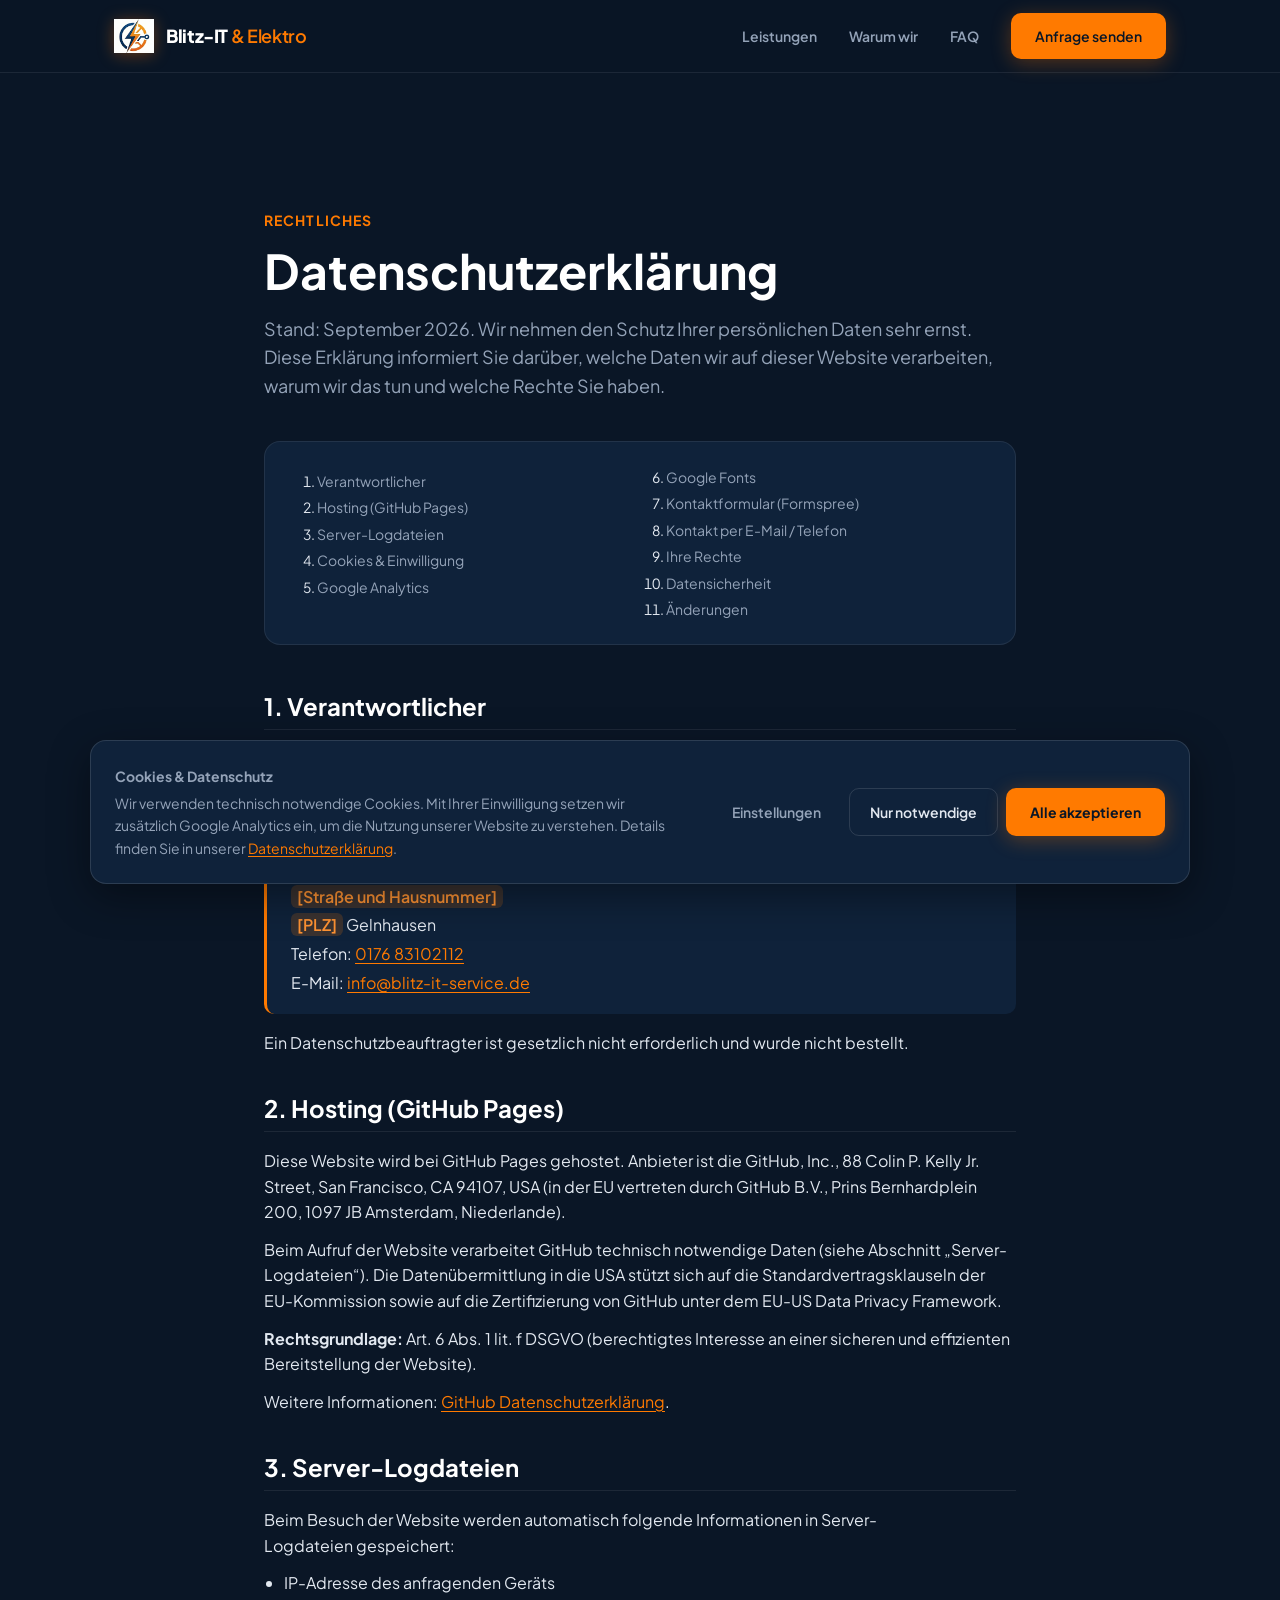
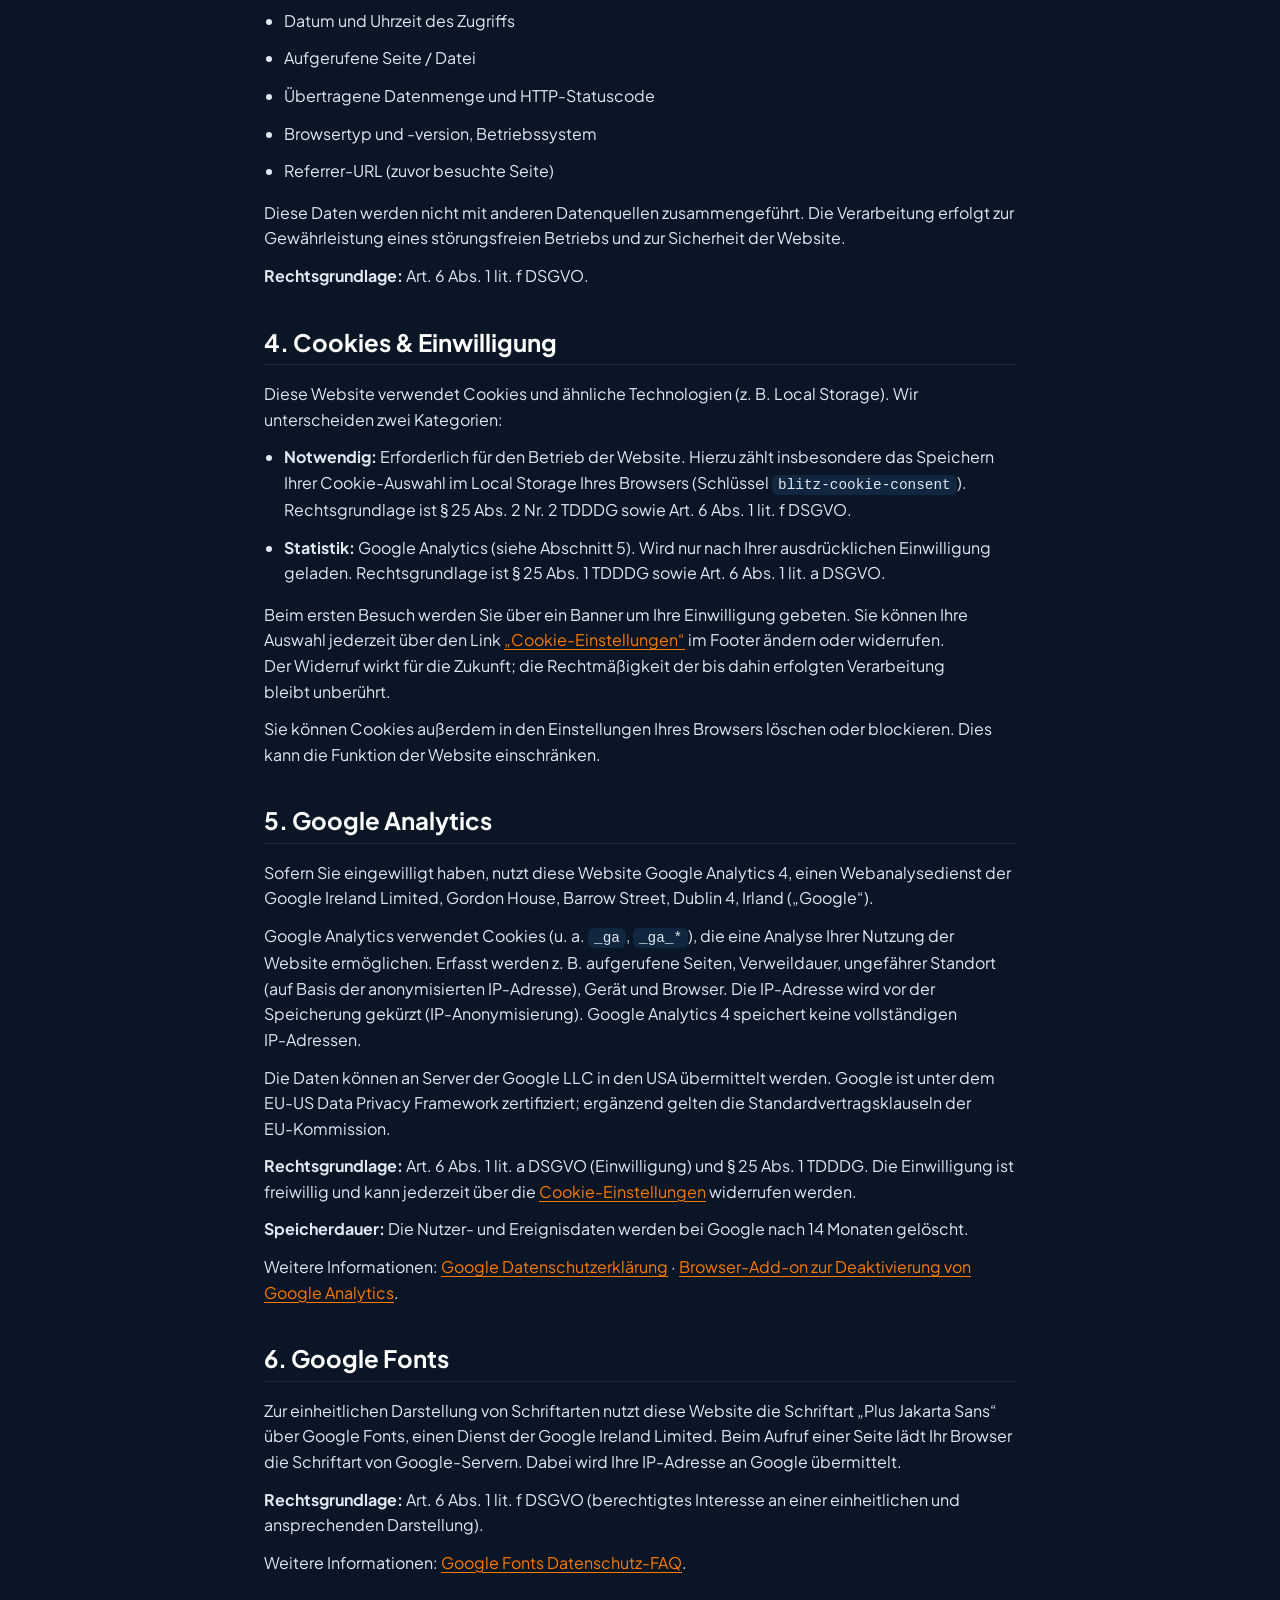
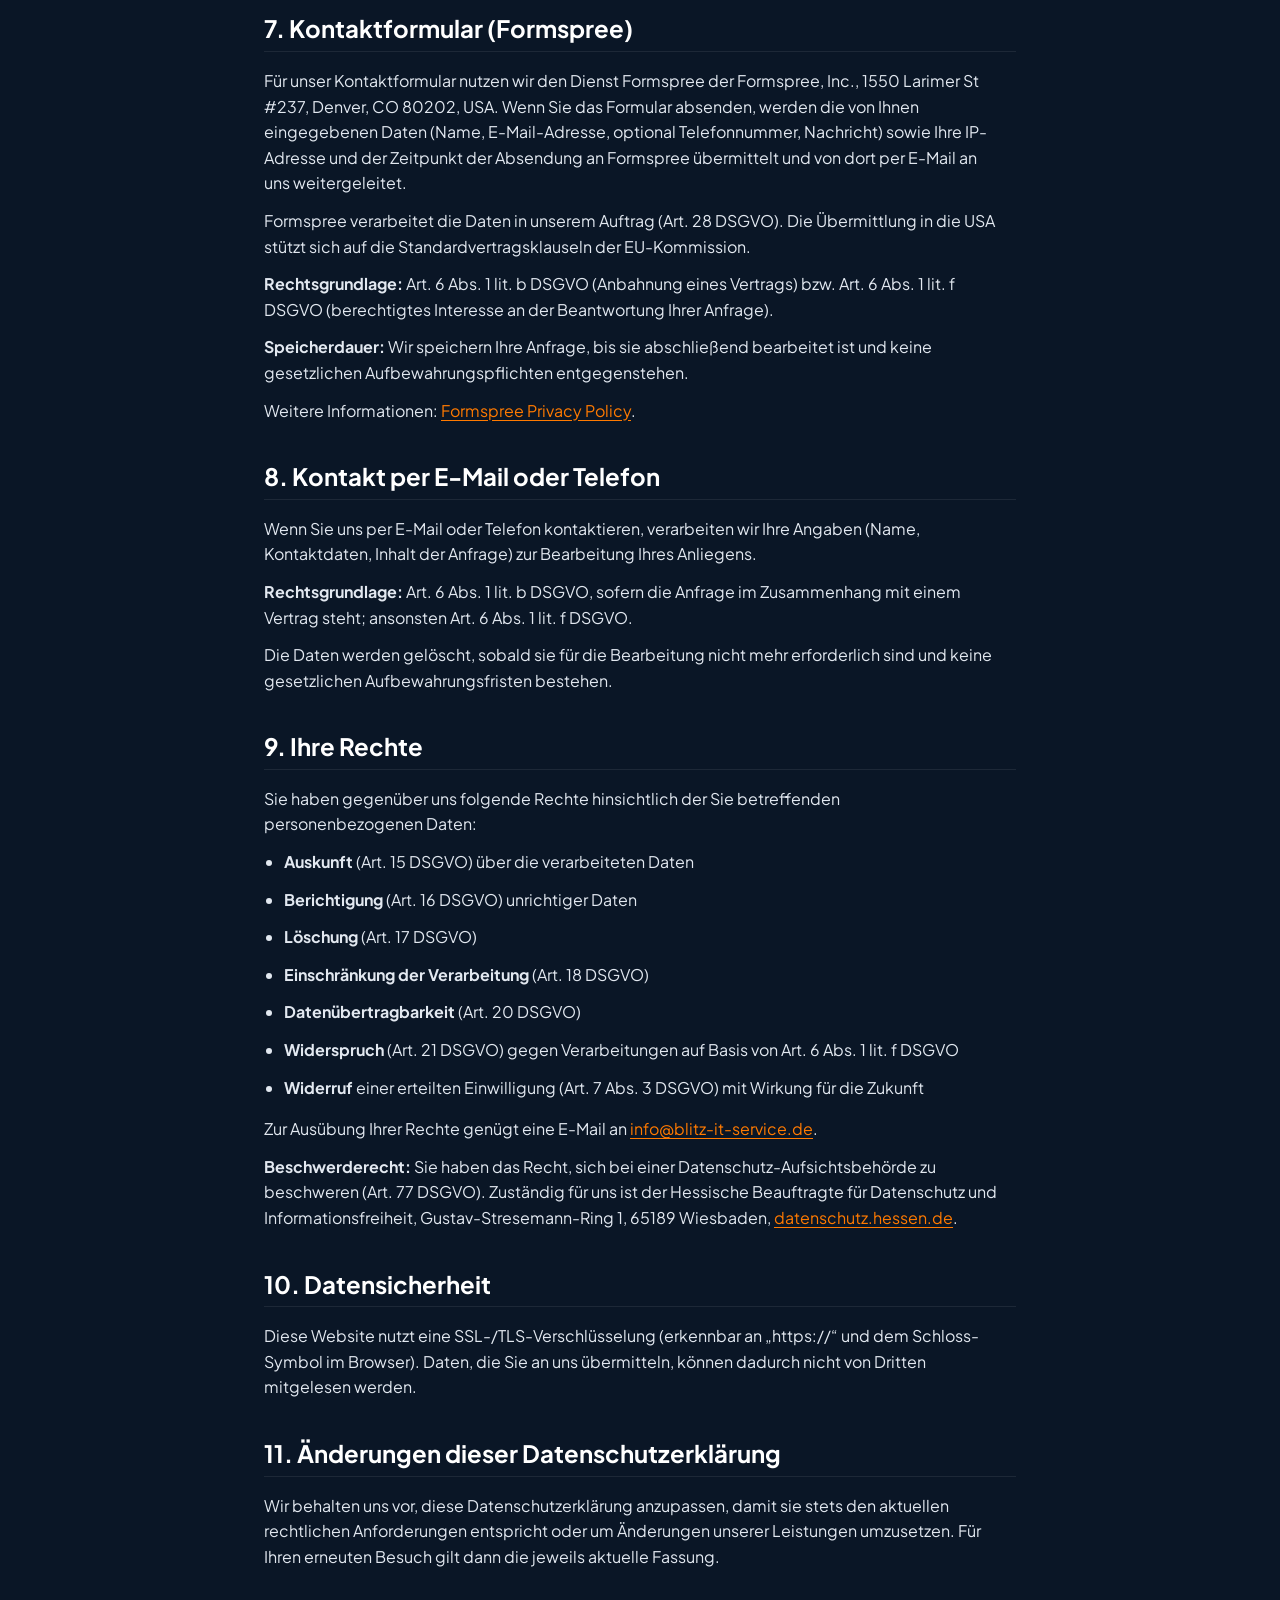
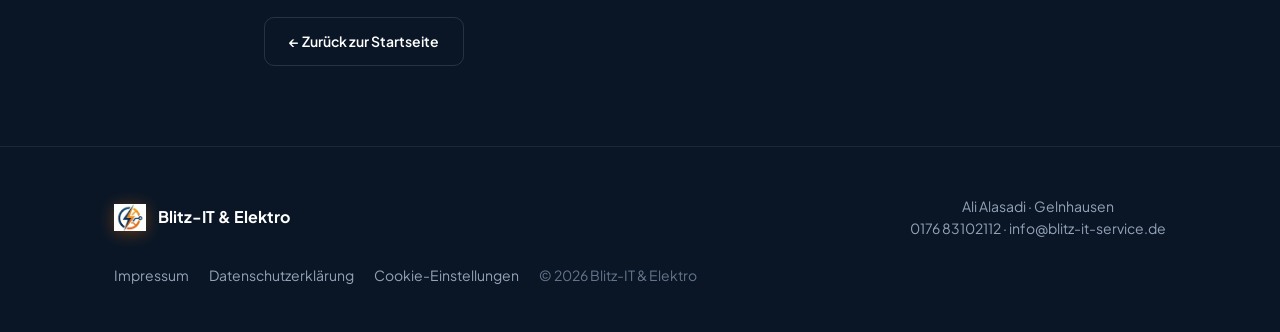
==== datenschutz.html @ 52dd67d1 "Add Impressum, Datenschutzerklärung and DSGVO-konformen Cookie-Consent - impressum.html: Anbieterang" ====
<!DOCTYPE html>
<html lang="de">
<head>
    <meta charset="UTF-8">
    <meta name="viewport" content="width=device-width, initial-scale=1.0">
    <title>Datenschutzerklärung – Blitz-IT & Elektro</title>
    <meta name="description" content="Datenschutzerklärung von Blitz-IT & Elektro – Informationen zur Verarbeitung personenbezogener Daten auf dieser Website.">
    <meta name="robots" content="noindex, follow">
    <link rel="icon" type="image/png" href="favicon.png">
    <link rel="preconnect" href="https://fonts.googleapis.com">
    <link rel="preconnect" href="https://fonts.gstatic.com" crossorigin>
    <link href="https://fonts.googleapis.com/css2?family=Plus+Jakarta+Sans:wght@400;500;600;700;800&display=swap" rel="stylesheet">
    <link rel="stylesheet" href="style.css">
    <script src="cookie-consent.js"></script>
</head>
<body>
<header class="site-header scrolled" id="header">
    <div class="container header-inner">
        <a href="index.html" class="logo-area" aria-label="Blitz-IT & Elektro – Startseite">
            <img src="logo.png" class="logo-icon" alt="Blitz-IT Logo" width="40" height="40">
            <span class="brand">Blitz-IT <span class="brand-accent">&amp; Elektro</span></span>
        </a>
        <nav class="main-nav" aria-label="Hauptnavigation">
            <a href="index.html#leistungen">Leistungen</a>
            <a href="index.html#warum">Warum wir</a>
            <a href="index.html#faq">FAQ</a>
            <a href="index.html#kontakt" class="btn-primary">Anfrage senden</a>
        </nav>
        <button class="menu-toggle" aria-label="Menü öffnen" aria-expanded="false" id="menuToggle">
            <span></span><span></span><span></span>
        </button>
    </div>
</header>
<div class="mobile-menu" id="mobileMenu">
    <nav aria-label="Mobile Navigation">
        <a href="index.html#leistungen">Leistungen</a>
        <a href="index.html#warum">Warum wir</a>
        <a href="index.html#faq">FAQ</a>
        <a href="index.html#kontakt" class="btn-primary mobile-menu-cta">Anfrage senden</a>
    </nav>
</div>
<main id="top" class="legal-page">
    <div class="container legal-container">
        <p class="section-eyebrow">Rechtliches</p>
        <h1>Datenschutzerklärung</h1>
        <p class="legal-intro">Stand: September 2026. Wir nehmen den Schutz Ihrer persönlichen Daten sehr ernst. Diese Erklärung informiert Sie darüber, welche Daten wir auf dieser Website verarbeiten, warum wir das tun und welche Rechte Sie haben.</p>

        <nav class="legal-toc" aria-label="Inhaltsverzeichnis">
            <ol>
                <li><a href="#verantwortlicher">Verantwortlicher</a></li>
                <li><a href="#hosting">Hosting (GitHub Pages)</a></li>
                <li><a href="#server-logs">Server-Logdateien</a></li>
                <li><a href="#cookies">Cookies &amp; Einwilligung</a></li>
                <li><a href="#analytics">Google Analytics</a></li>
                <li><a href="#fonts">Google Fonts</a></li>
                <li><a href="#kontaktformular">Kontaktformular (Formspree)</a></li>
                <li><a href="#kontaktaufnahme">Kontakt per E-Mail / Telefon</a></li>
                <li><a href="#rechte">Ihre Rechte</a></li>
                <li><a href="#sicherheit">Datensicherheit</a></li>
                <li><a href="#aenderungen">Änderungen</a></li>
            </ol>
        </nav>

        <section class="legal-section" id="verantwortlicher">
            <h2>1. Verantwortlicher</h2>
            <p>Verantwortlich für die Datenverarbeitung auf dieser Website im Sinne der Datenschutz-Grundverordnung (DSGVO) ist:</p>
            <address class="legal-address">
                <strong>Blitz-IT &amp; Elektro</strong><br>
                Ali Alasadi<br>
                <mark class="legal-todo">[Straße und Hausnummer]</mark><br>
                <mark class="legal-todo">[PLZ]</mark> Gelnhausen<br>
                Telefon: <a href="tel:+4917683102112">0176 83102112</a><br>
                E-Mail: <a href="mailto:info@blitz-it-service.de">info@blitz-it-service.de</a>
            </address>
            <p>Ein Datenschutzbeauftragter ist gesetzlich nicht erforderlich und wurde nicht bestellt.</p>
        </section>

        <section class="legal-section" id="hosting">
            <h2>2. Hosting (GitHub Pages)</h2>
            <p>Diese Website wird bei GitHub Pages gehostet. Anbieter ist die GitHub, Inc., 88 Colin P. Kelly Jr. Street, San Francisco, CA 94107, USA (in der EU vertreten durch GitHub B.V., Prins Bernhardplein 200, 1097 JB Amsterdam, Niederlande).</p>
            <p>Beim Aufruf der Website verarbeitet GitHub technisch notwendige Daten (siehe Abschnitt „Server-Logdateien“). Die Datenübermittlung in die USA stützt sich auf die Standardvertragsklauseln der EU-Kommission sowie auf die Zertifizierung von GitHub unter dem EU-US Data Privacy Framework.</p>
            <p><strong>Rechtsgrundlage:</strong> Art. 6 Abs. 1 lit. f DSGVO (berechtigtes Interesse an einer sicheren und effizienten Bereitstellung der Website).</p>
            <p>Weitere Informationen: <a href="https://docs.github.com/de/site-policy/privacy-policies/github-general-privacy-statement" target="_blank" rel="noopener noreferrer">GitHub Datenschutzerklärung</a>.</p>
        </section>

        <section class="legal-section" id="server-logs">
            <h2>3. Server-Logdateien</h2>
            <p>Beim Besuch der Website werden automatisch folgende Informationen in Server-Logdateien gespeichert:</p>
            <ul>
                <li>IP-Adresse des anfragenden Geräts</li>
                <li>Datum und Uhrzeit des Zugriffs</li>
                <li>Aufgerufene Seite / Datei</li>
                <li>Übertragene Datenmenge und HTTP-Statuscode</li>
                <li>Browsertyp und -version, Betriebssystem</li>
                <li>Referrer-URL (zuvor besuchte Seite)</li>
            </ul>
            <p>Diese Daten werden nicht mit anderen Datenquellen zusammengeführt. Die Verarbeitung erfolgt zur Gewährleistung eines störungsfreien Betriebs und zur Sicherheit der Website.</p>
            <p><strong>Rechtsgrundlage:</strong> Art. 6 Abs. 1 lit. f DSGVO.</p>
        </section>

        <section class="legal-section" id="cookies">
            <h2>4. Cookies &amp; Einwilligung</h2>
            <p>Diese Website verwendet Cookies und ähnliche Technologien (z.&nbsp;B. Local Storage). Wir unterscheiden zwei Kategorien:</p>
            <ul>
                <li><strong>Notwendig:</strong> Erforderlich für den Betrieb der Website. Hierzu zählt insbesondere das Speichern Ihrer Cookie-Auswahl im Local Storage Ihres Browsers (Schlüssel <code>blitz-cookie-consent</code>). Rechtsgrundlage ist § 25 Abs. 2 Nr. 2 TDDDG sowie Art. 6 Abs. 1 lit. f DSGVO.</li>
                <li><strong>Statistik:</strong> Google Analytics (siehe Abschnitt 5). Wird nur nach Ihrer ausdrücklichen Einwilligung geladen. Rechtsgrundlage ist § 25 Abs. 1 TDDDG sowie Art. 6 Abs. 1 lit. a DSGVO.</li>
            </ul>
            <p>Beim ersten Besuch werden Sie über ein Banner um Ihre Einwilligung gebeten. Sie können Ihre Auswahl jederzeit über den Link <a href="#" data-cookie-settings>„Cookie-Einstellungen“</a> im Footer ändern oder widerrufen. Der Widerruf wirkt für die Zukunft; die Rechtmäßigkeit der bis dahin erfolgten Verarbeitung bleibt unberührt.</p>
            <p>Sie können Cookies außerdem in den Einstellungen Ihres Browsers löschen oder blockieren. Dies kann die Funktion der Website einschränken.</p>
        </section>

        <section class="legal-section" id="analytics">
            <h2>5. Google Analytics</h2>
            <p>Sofern Sie eingewilligt haben, nutzt diese Website Google Analytics 4, einen Webanalysedienst der Google Ireland Limited, Gordon House, Barrow Street, Dublin 4, Irland („Google“).</p>
            <p>Google Analytics verwendet Cookies (u.&nbsp;a. <code>_ga</code>, <code>_ga_*</code>), die eine Analyse Ihrer Nutzung der Website ermöglichen. Erfasst werden z.&nbsp;B. aufgerufene Seiten, Verweildauer, ungefährer Standort (auf Basis der anonymisierten IP-Adresse), Gerät und Browser. Die IP-Adresse wird vor der Speicherung gekürzt (IP-Anonymisierung). Google Analytics 4 speichert keine vollständigen IP-Adressen.</p>
            <p>Die Daten können an Server der Google LLC in den USA übermittelt werden. Google ist unter dem EU-US Data Privacy Framework zertifiziert; ergänzend gelten die Standardvertragsklauseln der EU-Kommission.</p>
            <p><strong>Rechtsgrundlage:</strong> Art. 6 Abs. 1 lit. a DSGVO (Einwilligung) und § 25 Abs. 1 TDDDG. Die Einwilligung ist freiwillig und kann jederzeit über die <a href="#" data-cookie-settings>Cookie-Einstellungen</a> widerrufen werden.</p>
            <p><strong>Speicherdauer:</strong> Die Nutzer- und Ereignisdaten werden bei Google nach 14 Monaten gelöscht.</p>
            <p>Weitere Informationen: <a href="https://policies.google.com/privacy?hl=de" target="_blank" rel="noopener noreferrer">Google Datenschutzerklärung</a> · <a href="https://tools.google.com/dlpage/gaoptout?hl=de" target="_blank" rel="noopener noreferrer">Browser-Add-on zur Deaktivierung von Google Analytics</a>.</p>
        </section>

        <section class="legal-section" id="fonts">
            <h2>6. Google Fonts</h2>
            <p>Zur einheitlichen Darstellung von Schriftarten nutzt diese Website die Schriftart „Plus Jakarta Sans“ über Google Fonts, einen Dienst der Google Ireland Limited. Beim Aufruf einer Seite lädt Ihr Browser die Schriftart von Google-Servern. Dabei wird Ihre IP-Adresse an Google übermittelt.</p>
            <p><strong>Rechtsgrundlage:</strong> Art. 6 Abs. 1 lit. f DSGVO (berechtigtes Interesse an einer einheitlichen und ansprechenden Darstellung).</p>
            <p>Weitere Informationen: <a href="https://developers.google.com/fonts/faq/privacy?hl=de" target="_blank" rel="noopener noreferrer">Google Fonts Datenschutz-FAQ</a>.</p>
        </section>

        <section class="legal-section" id="kontaktformular">
            <h2>7. Kontaktformular (Formspree)</h2>
            <p>Für unser Kontaktformular nutzen wir den Dienst Formspree der Formspree, Inc., 1550 Larimer St #237, Denver, CO 80202, USA. Wenn Sie das Formular absenden, werden die von Ihnen eingegebenen Daten (Name, E-Mail-Adresse, optional Telefonnummer, Nachricht) sowie Ihre IP-Adresse und der Zeitpunkt der Absendung an Formspree übermittelt und von dort per E-Mail an uns weitergeleitet.</p>
            <p>Formspree verarbeitet die Daten in unserem Auftrag (Art. 28 DSGVO). Die Übermittlung in die USA stützt sich auf die Standardvertragsklauseln der EU-Kommission.</p>
            <p><strong>Rechtsgrundlage:</strong> Art. 6 Abs. 1 lit. b DSGVO (Anbahnung eines Vertrags) bzw. Art. 6 Abs. 1 lit. f DSGVO (berechtigtes Interesse an der Beantwortung Ihrer Anfrage).</p>
            <p><strong>Speicherdauer:</strong> Wir speichern Ihre Anfrage, bis sie abschließend bearbeitet ist und keine gesetzlichen Aufbewahrungspflichten entgegenstehen.</p>
            <p>Weitere Informationen: <a href="https://formspree.io/legal/privacy-policy/" target="_blank" rel="noopener noreferrer">Formspree Privacy Policy</a>.</p>
        </section>

        <section class="legal-section" id="kontaktaufnahme">
            <h2>8. Kontakt per E-Mail oder Telefon</h2>
            <p>Wenn Sie uns per E-Mail oder Telefon kontaktieren, verarbeiten wir Ihre Angaben (Name, Kontaktdaten, Inhalt der Anfrage) zur Bearbeitung Ihres Anliegens.</p>
            <p><strong>Rechtsgrundlage:</strong> Art. 6 Abs. 1 lit. b DSGVO, sofern die Anfrage im Zusammenhang mit einem Vertrag steht; ansonsten Art. 6 Abs. 1 lit. f DSGVO.</p>
            <p>Die Daten werden gelöscht, sobald sie für die Bearbeitung nicht mehr erforderlich sind und keine gesetzlichen Aufbewahrungsfristen bestehen.</p>
        </section>

        <section class="legal-section" id="rechte">
            <h2>9. Ihre Rechte</h2>
            <p>Sie haben gegenüber uns folgende Rechte hinsichtlich der Sie betreffenden personenbezogenen Daten:</p>
            <ul>
                <li><strong>Auskunft</strong> (Art. 15 DSGVO) über die verarbeiteten Daten</li>
                <li><strong>Berichtigung</strong> (Art. 16 DSGVO) unrichtiger Daten</li>
                <li><strong>Löschung</strong> (Art. 17 DSGVO)</li>
                <li><strong>Einschränkung der Verarbeitung</strong> (Art. 18 DSGVO)</li>
                <li><strong>Datenübertragbarkeit</strong> (Art. 20 DSGVO)</li>
                <li><strong>Widerspruch</strong> (Art. 21 DSGVO) gegen Verarbeitungen auf Basis von Art. 6 Abs. 1 lit. f DSGVO</li>
                <li><strong>Widerruf</strong> einer erteilten Einwilligung (Art. 7 Abs. 3 DSGVO) mit Wirkung für die Zukunft</li>
            </ul>
            <p>Zur Ausübung Ihrer Rechte genügt eine E-Mail an <a href="mailto:info@blitz-it-service.de">info@blitz-it-service.de</a>.</p>
            <p><strong>Beschwerderecht:</strong> Sie haben das Recht, sich bei einer Datenschutz-Aufsichtsbehörde zu beschweren (Art. 77 DSGVO). Zuständig für uns ist der Hessische Beauftragte für Datenschutz und Informationsfreiheit, Gustav-Stresemann-Ring 1, 65189 Wiesbaden, <a href="https://datenschutz.hessen.de/" target="_blank" rel="noopener noreferrer">datenschutz.hessen.de</a>.</p>
        </section>

        <section class="legal-section" id="sicherheit">
            <h2>10. Datensicherheit</h2>
            <p>Diese Website nutzt eine SSL-/TLS-Verschlüsselung (erkennbar an „https://“ und dem Schloss-Symbol im Browser). Daten, die Sie an uns übermitteln, können dadurch nicht von Dritten mitgelesen werden.</p>
        </section>

        <section class="legal-section" id="aenderungen">
            <h2>11. Änderungen dieser Datenschutzerklärung</h2>
            <p>Wir behalten uns vor, diese Datenschutzerklärung anzupassen, damit sie stets den aktuellen rechtlichen Anforderungen entspricht oder um Änderungen unserer Leistungen umzusetzen. Für Ihren erneuten Besuch gilt dann die jeweils aktuelle Fassung.</p>
        </section>

        <p class="legal-back"><a href="index.html" class="btn-secondary">← Zurück zur Startseite</a></p>
    </div>
</main>
<footer class="site-footer">
    <div class="container footer-inner">
        <div class="footer-brand">
            <img src="logo.png" alt="Blitz-IT Logo" width="32" height="32" class="logo-icon">
            <span>Blitz-IT &amp; Elektro</span>
        </div>
        <div class="footer-info">
            <p>Ali Alasadi · Gelnhausen</p>
            <p><a href="tel:+4917683102112">0176 83102112</a> · <a href="mailto:info@blitz-it-service.de">info@blitz-it-service.de</a></p>
        </div>
        <div class="footer-legal">
            <a href="impressum.html">Impressum</a>
            <a href="datenschutz.html">Datenschutzerklärung</a>
            <a href="#" data-cookie-settings>Cookie-Einstellungen</a>
            <span class="footer-copy">© 2026 Blitz-IT &amp; Elektro</span>
        </div>
    </div>
</footer>
<script src="script.js"></script>
</body>
</html>
---- style.css ----
/* ============================================
   BLITZ-IT & ELEKTRO — Enhanced Design
   Dark Navy + Orange — Modern, Professional
   ============================================ */

/* ===== DESIGN TOKENS ===== */
:root {
    /* Colors — Brand */
    --navy-900: #0a1626;
    --navy-800: #0f223a;
    --navy-700: #11263f;
    --navy-600: #1a3050;
    --navy-500: #1e3a5c;
    --navy-400: #2a4a6e;
    --orange: #ff7a00;
    --orange-light: #ff9333;
    --orange-dark: #e66e00;
    --orange-glow: rgba(255, 122, 0, 0.35);
    --text-white: #ffffff;
    --text-light: #e2e8f0;
    --text-muted: #94a3b8;
    --text-faint: #64748b;
    --border-subtle: rgba(255, 255, 255, 0.08);
    --border-medium: rgba(255, 255, 255, 0.12);

    /* Semantic */
    --color-bg: var(--navy-900);
    --color-surface: var(--navy-800);
    --color-surface-2: var(--navy-700);

    /* Typography */
    --font-body: 'Plus Jakarta Sans', system-ui, -apple-system, sans-serif;

    /* Type Scale */
    --text-xs: 0.75rem;
    --text-sm: 0.875rem;
    --text-base: 1rem;
    --text-lg: 1.125rem;
    --text-xl: 1.25rem;
    --text-2xl: 1.5rem;
    --text-3xl: clamp(1.75rem, 1.2rem + 2.5vw, 2.5rem);
    --text-4xl: clamp(2rem, 1.5rem + 3vw, 3rem);
    --text-hero: clamp(2.5rem, 1.5rem + 5vw, 4.5rem);

    /* Spacing */
    --space-1: 0.25rem;
    --space-2: 0.5rem;
    --space-3: 0.75rem;
    --space-4: 1rem;
    --space-5: 1.25rem;
    --space-6: 1.5rem;
    --space-8: 2rem;
    --space-10: 2.5rem;
    --space-12: 3rem;
    --space-16: 4rem;
    --space-20: 5rem;
    --space-24: 6rem;

    /* Radius */
    --radius-sm: 0.375rem;
    --radius-md: 0.625rem;
    --radius-lg: 1rem;
    --radius-xl: 1.5rem;
    --radius-full: 9999px;

    /* Transitions */
    --t-fast: 150ms cubic-bezier(0.16, 1, 0.3, 1);
    --t-base: 250ms cubic-bezier(0.16, 1, 0.3, 1);
    --t-slow: 400ms cubic-bezier(0.16, 1, 0.3, 1);

    /* Shadows */
    --shadow-sm: 0 2px 8px rgba(0, 0, 0, 0.2);
    --shadow-md: 0 4px 20px rgba(0, 0, 0, 0.3);
    --shadow-lg: 0 12px 40px rgba(0, 0, 0, 0.4);
    --shadow-orange: 0 4px 20px rgba(255, 122, 0, 0.3);

    /* Layout */
    --container: 1100px;
}

/* ===== RESET ===== */
*, *::before, *::after {
    box-sizing: border-box;
    margin: 0;
    padding: 0;
}

html {
    -webkit-font-smoothing: antialiased;
    -moz-osx-font-smoothing: grayscale;
    text-rendering: optimizeLegibility;
    scroll-behavior: smooth;
    scroll-padding-top: 80px;
}

body {
    font-family: var(--font-body);
    font-size: var(--text-base);
    line-height: 1.6;
    color: var(--text-light);
    background-color: var(--color-bg);
    overflow-x: hidden;
    min-height: 100dvh;
}

img, svg { display: block; max-width: 100%; height: auto; }
ul[role="list"] { list-style: none; }
a { text-decoration: none; color: inherit; }
button { cursor: pointer; font: inherit; border: none; background: none; color: inherit; }
input, textarea { font: inherit; color: inherit; }

h1, h2, h3, h4 {
    text-wrap: balance;
    line-height: 1.15;
    color: var(--text-white);
    font-weight: 700;
}

p, li {
    text-wrap: pretty;
    max-width: 72ch;
}

::selection {
    background: var(--orange);
    color: var(--navy-900);
}

:focus-visible {
    outline: 2px solid var(--orange);
    outline-offset: 3px;
    border-radius: var(--radius-sm);
}

/* ===== LAYOUT ===== */
.container {
    width: 100%;
    max-width: var(--container);
    margin: 0 auto;
    padding: 0 var(--space-6);
}

/* ===== BUTTONS ===== */
.btn-primary {
    display: inline-flex;
    align-items: center;
    justify-content: center;
    gap: var(--space-2);
    background: var(--orange);
    color: var(--navy-900) !important;
    font-weight: 700;
    font-size: var(--text-sm);
    padding: 12px 24px;
    border-radius: var(--radius-md);
    transition: all var(--t-base);
    box-shadow: var(--shadow-orange);
    white-space: nowrap;
}

.btn-primary:hover {
    background: var(--orange-light);
    transform: translateY(-2px);
    box-shadow: 0 6px 28px rgba(255, 122, 0, 0.4);
}

.btn-primary:active {
    transform: translateY(0);
}

.btn-secondary {
    display: inline-flex;
    align-items: center;
    justify-content: center;
    gap: var(--space-2);
    background: transparent;
    color: var(--text-white);
    font-weight: 600;
    font-size: var(--text-sm);
    padding: 12px 24px;
    border-radius: var(--radius-md);
    border: 1px solid var(--border-medium);
    transition: all var(--t-base);
    white-space: nowrap;
}

.btn-secondary:hover {
    background: var(--navy-700);
    border-color: var(--orange);
    color: var(--orange);
}

.btn-lg {
    padding: 16px 32px;
    font-size: var(--text-base);
}

.btn-full {
    width: 100%;
}

/* ===== HEADER ===== */
.site-header {
    position: sticky;
    top: 0;
    z-index: 100;
    background: rgba(10, 22, 38, 0.85);
    backdrop-filter: blur(16px);
    -webkit-backdrop-filter: blur(16px);
    border-bottom: 1px solid var(--border-subtle);
    transition: all var(--t-base);
}

.site-header.scrolled {
    background: rgba(10, 22, 38, 0.95);
    box-shadow: var(--shadow-md);
}

.header-inner {
    display: flex;
    justify-content: space-between;
    align-items: center;
    height: 72px;
}

.logo-area {
    display: flex;
    align-items: center;
    gap: var(--space-3);
}

.logo-icon {
    flex-shrink: 0;
    filter: drop-shadow(0 2px 8px var(--orange-glow));
    transition: transform var(--t-base);
}

.logo-area:hover .logo-icon {
    transform: scale(1.1) rotate(-5deg);
}

.brand {
    font-size: var(--text-lg);
    font-weight: 800;
    color: var(--text-white);
    letter-spacing: -0.02em;
}

.brand-accent {
    color: var(--orange);
    font-weight: 600;
}

.main-nav {
    display: flex;
    align-items: center;
    gap: var(--space-8);
}

.main-nav a {
    font-size: var(--text-sm);
    font-weight: 600;
    color: var(--text-muted);
    transition: color var(--t-fast);
}

.main-nav a:hover {
    color: var(--text-white);
}

.main-nav a.btn-primary {
    color: var(--navy-900) !important;
}

.menu-toggle {
    display: none;
    flex-direction: column;
    gap: 5px;
    padding: 8px;
}

.menu-toggle span {
    width: 24px;
    height: 2px;
    background: var(--text-white);
    border-radius: 2px;
    transition: all var(--t-base);
}

.menu-toggle.active span:nth-child(1) {
    transform: translateY(7px) rotate(45deg);
}
.menu-toggle.active span:nth-child(2) {
    opacity: 0;
}
.menu-toggle.active span:nth-child(3) {
    transform: translateY(-7px) rotate(-45deg);
}

/* ===== MOBILE MENU ===== */
.mobile-menu {
    position: fixed;
    top: 72px;
    left: 0;
    right: 0;
    background: var(--navy-800);
    border-bottom: 1px solid var(--border-subtle);
    transform: translateY(-100%);
    opacity: 0;
    transition: all var(--t-base);
    z-index: 99;
    pointer-events: none;
}

.mobile-menu.open {
    transform: translateY(0);
    opacity: 1;
    pointer-events: auto;
}

.mobile-menu nav {
    display: flex;
    flex-direction: column;
    padding: var(--space-6);
    gap: var(--space-4);
}

.mobile-menu a {
    font-size: var(--text-lg);
    font-weight: 600;
    color: var(--text-light);
    padding: var(--space-2) 0;
}

.mobile-menu a:hover {
    color: var(--orange);
}

.mobile-cta {
    margin-top: var(--space-2);
}

/* ===== HERO ===== */
.hero {
    position: relative;
    padding: clamp(80px, 12vw, 160px) 0 clamp(100px, 14vw, 180px);
    overflow: hidden;
}

.hero-bg {
    position: absolute;
    inset: 0;
    z-index: 0;
}

.hero-photo {
    position: absolute;
    inset: 0;
    background: url('hero.jpg') center / cover no-repeat;
    opacity: 0.35;
    mask-image: linear-gradient(to bottom, black 0%, black 50%, transparent 100%);
    -webkit-mask-image: linear-gradient(to bottom, black 0%, black 50%, transparent 100%);
}

.hero-grid {
    position: absolute;
    inset: 0;
    background-image:
        linear-gradient(rgba(255, 255, 255, 0.03) 1px, transparent 1px),
        linear-gradient(90deg, rgba(255, 255, 255, 0.03) 1px, transparent 1px);
    background-size: 60px 60px;
    mask-image: radial-gradient(ellipse 80% 60% at 50% 40%, black, transparent);
    -webkit-mask-image: radial-gradient(ellipse 80% 60% at 50% 40%, black, transparent);
}

.hero-glow {
    position: absolute;
    top: -10%;
    left: 50%;
    transform: translateX(-50%);
    width: 800px;
    height: 600px;
    background: radial-gradient(ellipse, var(--orange-glow) 0%, transparent 60%);
    filter: blur(60px);
    animation: glow-pulse 6s ease-in-out infinite;
}

@keyframes glow-pulse {
    0%, 100% { opacity: 0.5; transform: translateX(-50%) scale(1); }
    50% { opacity: 0.8; transform: translateX(-50%) scale(1.1); }
}

.hero-content {
    position: relative;
    z-index: 1;
    text-align: center;
    max-width: 720px;
}

.hero-badge {
    display: inline-block;
    font-size: var(--text-sm);
    font-weight: 600;
    color: var(--orange);
    background: rgba(255, 122, 0, 0.1);
    border: 1px solid rgba(255, 122, 0, 0.25);
    padding: 6px 16px;
    border-radius: var(--radius-full);
    margin-bottom: var(--space-6);
    animation: fade-up 600ms ease-out;
}

.hero h1 {
    font-size: var(--text-hero);
    font-weight: 800;
    letter-spacing: -0.03em;
    margin-bottom: var(--space-5);
    animation: fade-up 600ms 100ms ease-out backwards;
}

.hero-highlight {
    background: linear-gradient(135deg, var(--orange), var(--orange-light));
    -webkit-background-clip: text;
    background-clip: text;
    -webkit-text-fill-color: transparent;
}

.hero-subtitle {
    font-size: var(--text-lg);
    color: var(--text-muted);
    max-width: 540px;
    margin: 0 auto var(--space-8);
    animation: fade-up 600ms 200ms ease-out backwards;
}

.hero-actions {
    display: flex;
    gap: var(--space-4);
    justify-content: center;
    flex-wrap: wrap;
    animation: fade-up 600ms 300ms ease-out backwards;
}

.hero-stats {
    display: flex;
    gap: var(--space-12);
    justify-content: center;
    margin-top: var(--space-16);
    animation: fade-up 600ms 400ms ease-out backwards;
}

.hero-stat {
    display: flex;
    flex-direction: column;
    align-items: center;
}

.stat-number {
    font-size: var(--text-2xl);
    font-weight: 800;
    color: var(--orange);
}

.stat-label {
    font-size: var(--text-sm);
    color: var(--text-muted);
    margin-top: var(--space-1);
}

.hero-wave {
    position: absolute;
    bottom: -1px;
    left: 0;
    right: 0;
    z-index: 1;
    line-height: 0;
}

.hero-wave svg {
    width: 100%;
    height: 60px;
}

@keyframes fade-up {
    from {
        opacity: 0;
        transform: translateY(20px);
    }
    to {
        opacity: 1;
        transform: translateY(0);
    }
}

/* ===== SECTION HEADER ===== */
.section-header {
    text-align: center;
    max-width: 640px;
    margin: 0 auto var(--space-16);
}

.section-eyebrow {
    font-size: var(--text-sm);
    font-weight: 700;
    color: var(--orange);
    text-transform: uppercase;
    letter-spacing: 0.08em;
    margin-bottom: var(--space-3);
}

.section-header h2 {
    font-size: var(--text-4xl);
    font-weight: 800;
    letter-spacing: -0.02em;
    margin-bottom: var(--space-4);
}

.section-desc {
    font-size: var(--text-lg);
    color: var(--text-muted);
}

/* ===== SERVICES ===== */
.services {
    padding: clamp(60px, 10vw, 120px) 0;
}

.service-grid {
    display: grid;
    grid-template-columns: repeat(auto-fit, minmax(280px, 1fr));
    gap: var(--space-6);
}

@media (min-width: 960px) {
    .service-grid {
        grid-template-columns: repeat(6, 1fr);
    }
    .service-card {
        grid-column: span 2;
    }
    .service-card:nth-child(4) {
        grid-column: 2 / span 2;
    }
    .service-card:nth-child(5) {
        grid-column: 4 / span 2;
    }
}

.service-card {
    background: var(--navy-800);
    border: 1px solid var(--border-subtle);
    border-radius: var(--radius-lg);
    padding: 0 0 var(--space-8) 0;
    transition: all var(--t-base);
    position: relative;
    overflow: hidden;
}

.service-image {
    width: 100%;
    height: 200px;
    overflow: hidden;
    position: relative;
}

.service-image img {
    width: 100%;
    height: 100%;
    object-fit: cover;
    transition: transform var(--t-slow);
}

.service-card:hover .service-image img {
    transform: scale(1.08);
}

.service-card .service-icon {
    margin: var(--space-6) var(--space-8) 0;
}

.service-card h3 {
    padding: 0 var(--space-8);
}

.service-card ul {
    padding: 0 var(--space-8);
}

.service-card::before {
    content: "";
    position: absolute;
    top: 0;
    left: 0;
    right: 0;
    height: 3px;
    background: linear-gradient(90deg, var(--orange), var(--orange-light));
    transform: scaleX(0);
    transform-origin: left;
    transition: transform var(--t-base);
    z-index: 2;
}

.service-card:hover {
    border-color: var(--border-medium);
    transform: translateY(-4px);
    box-shadow: var(--shadow-lg);
}

.service-card:hover::before {
    transform: scaleX(1);
}

.service-icon {
    width: 56px;
    height: 56px;
    display: flex;
    align-items: center;
    justify-content: center;
    background: rgba(255, 122, 0, 0.1);
    border: 1px solid rgba(255, 122, 0, 0.2);
    border-radius: var(--radius-md);
    color: var(--orange);
    margin-bottom: var(--space-5);
    transition: all var(--t-base);
}

.service-card:hover .service-icon {
    background: var(--orange);
    color: var(--navy-900);
    transform: scale(1.05);
}

.service-card h3 {
    font-size: var(--text-xl);
    font-weight: 700;
    margin-bottom: var(--space-4);
}

.service-card ul {
    list-style: none;
    padding: 0;
}

.service-card li {
    font-size: var(--text-base);
    color: var(--text-muted);
    padding: var(--space-2) 0;
    padding-left: var(--space-6);
    position: relative;
}

.service-card li::before {
    content: "";
    position: absolute;
    left: 0;
    top: 50%;
    transform: translateY(-50%);
    width: 6px;
    height: 6px;
    border-radius: 50%;
    background: var(--orange);
    opacity: 0.6;
}

/* ===== WHY US ===== */
.why-us {
    padding: clamp(60px, 10vw, 120px) 0;
    background: var(--navy-800);
    border-top: 1px solid var(--border-subtle);
    border-bottom: 1px solid var(--border-subtle);
}

.why-grid {
    display: grid;
    grid-template-columns: repeat(auto-fit, minmax(240px, 1fr));
    gap: var(--space-6);
}

.why-card {
    text-align: center;
    padding: var(--space-8);
}

.why-icon {
    width: 64px;
    height: 64px;
    display: flex;
    align-items: center;
    justify-content: center;
    margin: 0 auto var(--space-5);
    background: rgba(255, 122, 0, 0.08);
    border: 1px solid rgba(255, 122, 0, 0.15);
    border-radius: var(--radius-full);
    color: var(--orange);
    transition: all var(--t-base);
}

.why-card:hover .why-icon {
    background: var(--orange);
    color: var(--navy-900);
    transform: scale(1.1);
}

.why-card h3 {
    font-size: var(--text-lg);
    font-weight: 700;
    margin-bottom: var(--space-3);
}

.why-card p {
    font-size: var(--text-base);
    color: var(--text-muted);
    max-width: 280px;
    margin: 0 auto;
}

/* ===== PROCESS ===== */
.process {
    padding: clamp(60px, 10vw, 120px) 0;
}

.process-steps {
    display: flex;
    align-items: stretch;
    gap: var(--space-4);
    max-width: 900px;
    margin: 0 auto;
}

.step {
    flex: 1;
    text-align: center;
    padding: var(--space-8);
    background: var(--navy-800);
    border: 1px solid var(--border-subtle);
    border-radius: var(--radius-lg);
    transition: all var(--t-base);
}

.step:hover {
    border-color: rgba(255, 122, 0, 0.3);
    transform: translateY(-4px);
}

.step-number {
    width: 48px;
    height: 48px;
    display: flex;
    align-items: center;
    justify-content: center;
    margin: 0 auto var(--space-5);
    background: var(--orange);
    color: var(--navy-900);
    font-size: var(--text-xl);
    font-weight: 800;
    border-radius: var(--radius-full);
    box-shadow: var(--shadow-orange);
}

.step h3 {
    font-size: var(--text-lg);
    font-weight: 700;
    margin-bottom: var(--space-3);
}

.step p {
    font-size: var(--text-base);
    color: var(--text-muted);
}

.step-connector {
    display: flex;
    align-items: center;
    flex: 0 0 40px;
}

.step-connector::before {
    content: "";
    width: 100%;
    height: 2px;
    background: linear-gradient(90deg, transparent, var(--border-medium), transparent);
}

/* ===== SERVICE AREA ===== */
.service-area {
    padding: clamp(60px, 10vw, 120px) 0;
    background: var(--navy-800);
    border-top: 1px solid var(--border-subtle);
    border-bottom: 1px solid var(--border-subtle);
}

.service-area .container {
    display: flex;
    align-items: center;
    gap: var(--space-16);
}

.area-content {
    flex: 1;
}

.area-content h2 {
    font-size: var(--text-4xl);
    font-weight: 800;
    margin-bottom: var(--space-4);
    letter-spacing: -0.02em;
}

.area-desc {
    font-size: var(--text-lg);
    color: var(--text-muted);
    margin-bottom: var(--space-6);
}

.area-list {
    display: flex;
    flex-wrap: wrap;
    gap: var(--space-3);
    margin-bottom: var(--space-8);
    list-style: none;
    padding: 0;
}

.area-list li {
    font-size: var(--text-sm);
    font-weight: 600;
    color: var(--text-light);
    background: var(--navy-700);
    border: 1px solid var(--border-subtle);
    padding: 8px 16px;
    border-radius: var(--radius-full);
    transition: all var(--t-fast);
}

.area-list li:hover {
    border-color: var(--orange);
    color: var(--orange);
}

.area-visual {
    flex: 0 0 280px;
    display: flex;
    justify-content: center;
}

.area-circle {
    position: relative;
    width: 280px;
    height: 280px;
    display: flex;
    align-items: center;
    justify-content: center;
}

.area-center-dot {
    width: 16px;
    height: 16px;
    background: var(--orange);
    border-radius: 50%;
    box-shadow: 0 0 20px var(--orange-glow);
    z-index: 2;
}

.area-ring {
    position: absolute;
    border: 1px solid var(--border-medium);
    border-radius: 50%;
    animation: ring-expand 4s ease-out infinite;
}

.area-ring-1 {
    width: 80px;
    height: 80px;
    animation-delay: 0s;
}

.area-ring-2 {
    width: 80px;
    height: 80px;
    animation-delay: 1.3s;
}

.area-ring-3 {
    width: 80px;
    height: 80px;
    animation-delay: 2.6s;
}

@keyframes ring-expand {
    0% {
        width: 80px;
        height: 80px;
        opacity: 0.8;
        border-color: var(--orange);
    }
    100% {
        width: 280px;
        height: 280px;
        opacity: 0;
        border-color: var(--border-medium);
    }
}

.area-label {
    position: absolute;
    bottom: -30px;
    left: 50%;
    transform: translateX(-50%);
    font-size: var(--text-sm);
    font-weight: 600;
    color: var(--text-muted);
}

/* ===== FAQ ===== */
.faq {
    padding: clamp(60px, 10vw, 120px) 0;
}

.faq-list {
    max-width: 720px;
    margin: 0 auto;
    display: flex;
    flex-direction: column;
    gap: var(--space-4);
}

.faq-item {
    background: var(--navy-800);
    border: 1px solid var(--border-subtle);
    border-radius: var(--radius-md);
    overflow: hidden;
    transition: border-color var(--t-base);
}

.faq-item[open] {
    border-color: rgba(255, 122, 0, 0.3);
}

.faq-item summary {
    display: flex;
    justify-content: space-between;
    align-items: center;
    gap: var(--space-4);
    padding: var(--space-5) var(--space-6);
    font-size: var(--text-lg);
    font-weight: 600;
    color: var(--text-white);
    cursor: pointer;
    list-style: none;
    transition: color var(--t-fast);
}

.faq-item summary::-webkit-details-marker { display: none; }
.faq-item summary::marker { display: none; }

.faq-item summary:hover {
    color: var(--orange);
}

.faq-icon {
    flex-shrink: 0;
    color: var(--text-muted);
    transition: transform var(--t-base);
}

.faq-item[open] .faq-icon {
    transform: rotate(180deg);
    color: var(--orange);
}

.faq-answer {
    padding: 0 var(--space-6) var(--space-5);
}

.faq-answer p {
    color: var(--text-muted);
    font-size: var(--text-base);
}

/* ===== CONTACT ===== */
.contact {
    padding: clamp(60px, 10vw, 120px) 0;
    background: var(--navy-800);
    border-top: 1px solid var(--border-subtle);
}

.contact-grid {
    display: grid;
    grid-template-columns: 1fr 1fr;
    gap: var(--space-16);
    align-items: start;
}

.contact-info h2 {
    font-size: var(--text-4xl);
    font-weight: 800;
    margin-bottom: var(--space-4);
    letter-spacing: -0.02em;
}

.contact-desc {
    font-size: var(--text-lg);
    color: var(--text-muted);
    margin-bottom: var(--space-10);
}

.contact-details {
    display: flex;
    flex-direction: column;
    gap: var(--space-5);
}

.contact-item {
    display: flex;
    align-items: center;
    gap: var(--space-4);
    transition: transform var(--t-fast);
}

a.contact-item:hover {
    transform: translateX(4px);
}

.contact-item-icon {
    flex-shrink: 0;
    width: 48px;
    height: 48px;
    display: flex;
    align-items: center;
    justify-content: center;
    background: rgba(255, 122, 0, 0.08);
    border: 1px solid rgba(255, 122, 0, 0.15);
    border-radius: var(--radius-md);
    color: var(--orange);
}

.contact-label {
    display: block;
    font-size: var(--text-xs);
    color: var(--text-faint);
    text-transform: uppercase;
    letter-spacing: 0.05em;
    margin-bottom: 2px;
}

.contact-value {
    display: block;
    font-size: var(--text-base);
    font-weight: 600;
    color: var(--text-white);
}

a.contact-item:hover .contact-value {
    color: var(--orange);
}

/* Contact Form */
.contact-form-wrap {
    background: var(--navy-700);
    border: 1px solid var(--border-subtle);
    border-radius: var(--radius-lg);
    padding: var(--space-8);
}

.contact-form {
    display: flex;
    flex-direction: column;
    gap: var(--space-5);
}

.form-group {
    display: flex;
    flex-direction: column;
    gap: var(--space-2);
}

.form-group label {
    font-size: var(--text-sm);
    font-weight: 600;
    color: var(--text-light);
}

.form-group input,
.form-group textarea {
    padding: 14px 16px;
    background: var(--navy-900);
    border: 1px solid var(--border-medium);
    border-radius: var(--radius-md);
    color: var(--text-white);
    font-size: var(--text-base);
    transition: all var(--t-fast);
    resize: vertical;
}

.form-group input::placeholder,
.form-group textarea::placeholder {
    color: var(--text-faint);
}

.form-group input:focus,
.form-group textarea:focus {
    outline: none;
    border-color: var(--orange);
    box-shadow: 0 0 0 3px rgba(255, 122, 0, 0.15);
}

.form-note {
    font-size: var(--text-sm);
    color: var(--text-faint);
    text-align: center;
    margin-top: var(--space-2);
}

/* ===== MOBILE CTA ===== */
.mobile-bottom-cta {
    display: none;
    position: fixed;
    bottom: 0;
    left: 0;
    right: 0;
    z-index: 90;
    background: rgba(10, 22, 38, 0.95);
    backdrop-filter: blur(16px);
    -webkit-backdrop-filter: blur(16px);
    border-top: 1px solid var(--border-medium);
    padding: var(--space-3) var(--space-4);
    gap: var(--space-3);
    align-items: center;
}

.mobile-cta-call {
    flex-shrink: 0;
    width: 52px;
    height: 52px;
    display: flex;
    align-items: center;
    justify-content: center;
    background: var(--navy-700);
    border: 1px solid var(--border-medium);
    border-radius: var(--radius-md);
    color: var(--orange);
    transition: all var(--t-fast);
}

.mobile-cta-call:hover {
    background: var(--navy-600);
    border-color: var(--orange);
}

.mobile-cta-btn {
    flex: 1;
}

/* ===== FOOTER ===== */
.site-footer {
    background: var(--navy-900);
    border-top: 1px solid var(--border-subtle);
    padding: var(--space-12) 0;
}

.footer-inner {
    display: flex;
    justify-content: space-between;
    align-items: center;
    flex-wrap: wrap;
    gap: var(--space-6);
}

.footer-brand {
    display: flex;
    align-items: center;
    gap: var(--space-3);
    font-size: var(--text-base);
    font-weight: 700;
    color: var(--text-white);
}

.footer-info {
    text-align: center;
}

.footer-info p {
    font-size: var(--text-sm);
    color: var(--text-muted);
}

.footer-info a {
    color: var(--text-muted);
    transition: color var(--t-fast);
}

.footer-info a:hover {
    color: var(--orange);
}

.footer-legal {
    display: flex;
    align-items: center;
    gap: var(--space-5);
    font-size: var(--text-sm);
}

.footer-legal a {
    color: var(--text-muted);
    transition: color var(--t-fast);
}

.footer-legal a:hover {
    color: var(--orange);
}

.footer-copy {
    color: var(--text-faint);
}

/* ===== SCROLL REVEAL ===== */
.reveal {
    opacity: 0;
    transform: translateY(30px);
    transition: opacity 600ms ease-out, transform 600ms ease-out;
}

.reveal.visible {
    opacity: 1;
    transform: translateY(0);
}

/* ===== LEGAL PAGES (Impressum / Datenschutz) ===== */
.legal-page {
    padding: calc(72px + var(--space-16)) 0 var(--space-20);
}

.legal-container {
    max-width: 800px;
}

.legal-page h1 {
    font-size: var(--text-4xl);
    margin-bottom: var(--space-4);
}

.legal-intro {
    color: var(--text-muted);
    font-size: var(--text-lg);
    margin-bottom: var(--space-10);
}

.legal-toc {
    background: var(--color-surface);
    border: 1px solid var(--border-subtle);
    border-radius: var(--radius-lg);
    padding: var(--space-6) var(--space-8);
    margin-bottom: var(--space-12);
}

.legal-toc ol {
    padding-left: var(--space-5);
    columns: 2;
    column-gap: var(--space-8);
    font-size: var(--text-sm);
}

.legal-toc li { margin: var(--space-1) 0; break-inside: avoid; }
.legal-toc a { color: var(--text-muted); transition: color var(--t-fast); }
.legal-toc a:hover { color: var(--orange); }

.legal-section {
    margin-bottom: var(--space-10);
    scroll-margin-top: 90px;
}

.legal-section h2 {
    font-size: var(--text-2xl);
    margin-bottom: var(--space-4);
    padding-bottom: var(--space-2);
    border-bottom: 1px solid var(--border-subtle);
}

.legal-section p,
.legal-section li {
    color: var(--text-light);
    margin-bottom: var(--space-3);
}

.legal-section ul {
    padding-left: var(--space-5);
    margin-bottom: var(--space-4);
}

.legal-section a:not(.btn-secondary) {
    color: var(--orange);
    text-decoration: underline;
    text-underline-offset: 3px;
}

.legal-section a:not(.btn-secondary):hover { color: var(--orange-light); }

.legal-section code {
    font-family: ui-monospace, SFMono-Regular, Menlo, monospace;
    font-size: 0.9em;
    background: var(--color-surface-2);
    padding: 2px 6px;
    border-radius: var(--radius-sm);
}

.legal-address {
    font-style: normal;
    line-height: 1.8;
    background: var(--color-surface);
    border-left: 3px solid var(--orange);
    border-radius: var(--radius-md);
    padding: var(--space-4) var(--space-6);
    margin-bottom: var(--space-4);
}

.legal-todo {
    background: rgba(255, 122, 0, 0.18);
    color: var(--orange-light);
    padding: 1px 6px;
    border-radius: var(--radius-sm);
    font-weight: 600;
}

.legal-back { margin-top: var(--space-12); }

/* ===== CONTACT FORM CONSENT ===== */
.form-consent {
    display: flex;
    align-items: flex-start;
    gap: var(--space-3);
}

.form-consent input[type="checkbox"] {
    flex-shrink: 0;
    width: 18px;
    height: 18px;
    margin-top: 3px;
    accent-color: var(--orange);
    cursor: pointer;
}

.form-consent label {
    font-size: var(--text-sm);
    color: var(--text-muted);
    line-height: 1.5;
    cursor: pointer;
}

.form-consent label a {
    color: var(--orange);
    text-decoration: underline;
    text-underline-offset: 2px;
}

/* ===== COOKIE CONSENT ===== */
.btn-ghost {
    display: inline-flex;
    align-items: center;
    justify-content: center;
    padding: 12px 20px;
    font-size: var(--text-sm);
    font-weight: 600;
    color: var(--text-muted);
    border-radius: var(--radius-md);
    transition: color var(--t-fast), background var(--t-fast);
    white-space: nowrap;
}

.btn-ghost:hover {
    color: var(--text-white);
    background: var(--border-subtle);
}

.cookie-banner {
    position: fixed;
    left: var(--space-4);
    right: var(--space-4);
    bottom: var(--space-4);
    z-index: 1000;
    opacity: 0;
    transform: translateY(20px);
    transition: opacity var(--t-slow), transform var(--t-slow);
}

.cookie-banner.visible {
    opacity: 1;
    transform: translateY(0);
}

.cookie-banner-inner {
    max-width: var(--container);
    margin: 0 auto;
    background: var(--color-surface);
    border: 1px solid var(--border-medium);
    border-radius: var(--radius-lg);
    box-shadow: var(--shadow-lg);
    padding: var(--space-6);
    display: flex;
    align-items: center;
    justify-content: space-between;
    gap: var(--space-6);
    flex-wrap: wrap;
}

.cookie-banner-text { flex: 1 1 380px; }

.cookie-banner-title {
    font-weight: 700;
    color: var(--text-white);
    margin-bottom: var(--space-1);
}

.cookie-banner-text p {
    font-size: var(--text-sm);
    color: var(--text-muted);
}

.cookie-banner-text a {
    color: var(--orange);
    text-decoration: underline;
    text-underline-offset: 2px;
}

.cookie-banner-actions {
    display: flex;
    gap: var(--space-2);
    flex-wrap: wrap;
}

.cookie-banner-actions .btn-secondary {
    flex: 0 0 auto;
    padding: 12px 20px;
    font-size: var(--text-sm);
    font-weight: 600;
    border: 1px solid var(--border-medium);
    border-radius: var(--radius-md);
    color: var(--text-light);
    transition: border-color var(--t-fast), background var(--t-fast);
}

.cookie-banner-actions .btn-secondary:hover {
    border-color: var(--orange);
    background: var(--border-subtle);
}

.cookie-settings {
    position: fixed;
    inset: 0;
    z-index: 1100;
    display: flex;
    align-items: center;
    justify-content: center;
    padding: var(--space-4);
}

.cookie-settings-backdrop {
    position: absolute;
    inset: 0;
    background: rgba(10, 22, 38, 0.8);
    backdrop-filter: blur(4px);
}

.cookie-settings-panel {
    position: relative;
    width: 100%;
    max-width: 560px;
    max-height: calc(100dvh - var(--space-8));
    overflow-y: auto;
    background: var(--color-surface);
    border: 1px solid var(--border-medium);
    border-radius: var(--radius-xl);
    box-shadow: var(--shadow-lg);
    padding: var(--space-8);
}

.cookie-settings-close {
    position: absolute;
    top: var(--space-4);
    right: var(--space-4);
    width: 36px;
    height: 36px;
    border-radius: var(--radius-full);
    font-size: 1.5rem;
    line-height: 1;
    color: var(--text-muted);
    transition: background var(--t-fast), color var(--t-fast);
}

.cookie-settings-close:hover {
    background: var(--border-subtle);
    color: var(--text-white);
}

.cookie-settings-panel h2 {
    font-size: var(--text-2xl);
    margin-bottom: var(--space-2);
    padding-right: var(--space-10);
}

.cookie-settings-desc {
    font-size: var(--text-sm);
    color: var(--text-muted);
    margin-bottom: var(--space-6);
}

.cookie-category {
    border: 1px solid var(--border-subtle);
    border-radius: var(--radius-md);
    padding: var(--space-4) var(--space-5);
    margin-bottom: var(--space-3);
    background: var(--color-surface-2);
}

.cookie-category-head {
    display: flex;
    align-items: center;
    justify-content: space-between;
    gap: var(--space-4);
    margin-bottom: var(--space-2);
}

.cookie-category-head label {
    color: var(--text-white);
    cursor: pointer;
}

.cookie-category-head input[type="checkbox"] {
    appearance: none;
    width: 44px;
    height: 24px;
    border-radius: var(--radius-full);
    background: var(--navy-400);
    position: relative;
    cursor: pointer;
    transition: background var(--t-base);
    flex-shrink: 0;
}

.cookie-category-head input[type="checkbox"]::after {
    content: '';
    position: absolute;
    top: 3px;
    left: 3px;
    width: 18px;
    height: 18px;
    border-radius: 50%;
    background: var(--text-white);
    transition: transform var(--t-base);
}

.cookie-category-head input[type="checkbox"]:checked { background: var(--orange); }
.cookie-category-head input[type="checkbox"]:checked::after { transform: translateX(20px); }
.cookie-category-head input[type="checkbox"]:disabled { opacity: 0.6; cursor: not-allowed; }

.cookie-category p {
    font-size: var(--text-sm);
    color: var(--text-muted);
}

.cookie-settings-actions {
    display: flex;
    justify-content: flex-end;
    gap: var(--space-3);
    margin-top: var(--space-6);
    flex-wrap: wrap;
}

.cookie-settings-actions .btn-secondary {
    flex: 0 0 auto;
    padding: 12px 20px;
    font-size: var(--text-sm);
    font-weight: 600;
    border: 1px solid var(--border-medium);
    border-radius: var(--radius-md);
    color: var(--text-light);
}

.cookie-settings-actions .btn-secondary:hover { border-color: var(--orange); }

body.cookie-settings-open { overflow: hidden; }

.cookie-banner[hidden],
.cookie-settings[hidden] { display: none !important; }

@media (max-width: 768px) {
    .cookie-banner { left: var(--space-2); right: var(--space-2); bottom: 84px; }
    .cookie-banner-actions { width: 100%; }
    .cookie-banner-actions > * { flex: 1 1 auto; }
    .legal-toc ol { columns: 1; }
    .legal-page { padding-top: calc(72px + var(--space-10)); }
}

/* ===== RESPONSIVE ===== */
@media (max-width: 900px) {
    .contact-grid {
        grid-template-columns: 1fr;
        gap: var(--space-12);
    }

    .service-area .container {
        flex-direction: column;
        gap: var(--space-12);
    }

    .area-visual {
        flex: 0 0 240px;
    }

    .area-circle {
        width: 240px;
        height: 240px;
    }

    @keyframes ring-expand {
        0% { width: 70px; height: 70px; opacity: 0.8; border-color: var(--orange); }
        100% { width: 240px; height: 240px; opacity: 0; border-color: var(--border-medium); }
    }
}

@media (max-width: 768px) {
    .main-nav { display: none; }
    .menu-toggle { display: flex; }

    .hero-stats {
        gap: var(--space-8);
    }

    .stat-number {
        font-size: var(--text-xl);
    }

    .process-steps {
        flex-direction: column;
        gap: var(--space-4);
    }

    .step-connector {
        display: none;
    }

    .footer-inner {
        flex-direction: column;
        text-align: center;
    }

    .footer-legal {
        flex-wrap: wrap;
        justify-content: center;
    }

    .mobile-bottom-cta {
        display: flex;
    }

    body {
        padding-bottom: 76px;
    }
}

@media (max-width: 480px) {
    .container {
        padding: 0 var(--space-4);
    }

    .hero-stats {
        flex-wrap: wrap;
        gap: var(--space-6);
    }

    .hero-actions {
        flex-direction: column;
        width: 100%;
    }

    .hero-actions .btn-primary,
    .hero-actions .btn-secondary {
        width: 100%;
    }

    .contact-form-wrap {
        padding: var(--space-6);
    }
}

/* ===== REDUCED MOTION ===== */
@media (prefers-reduced-motion: reduce) {
    *, *::before, *::after {
        animation-duration: 0.01ms !important;
        animation-iteration-count: 1 !important;
        transition-duration: 0.01ms !important;
        scroll-behavior: auto !important;
    }

    .hero-glow { animation: none; }
    .area-ring { animation: none; opacity: 0.3; }
}
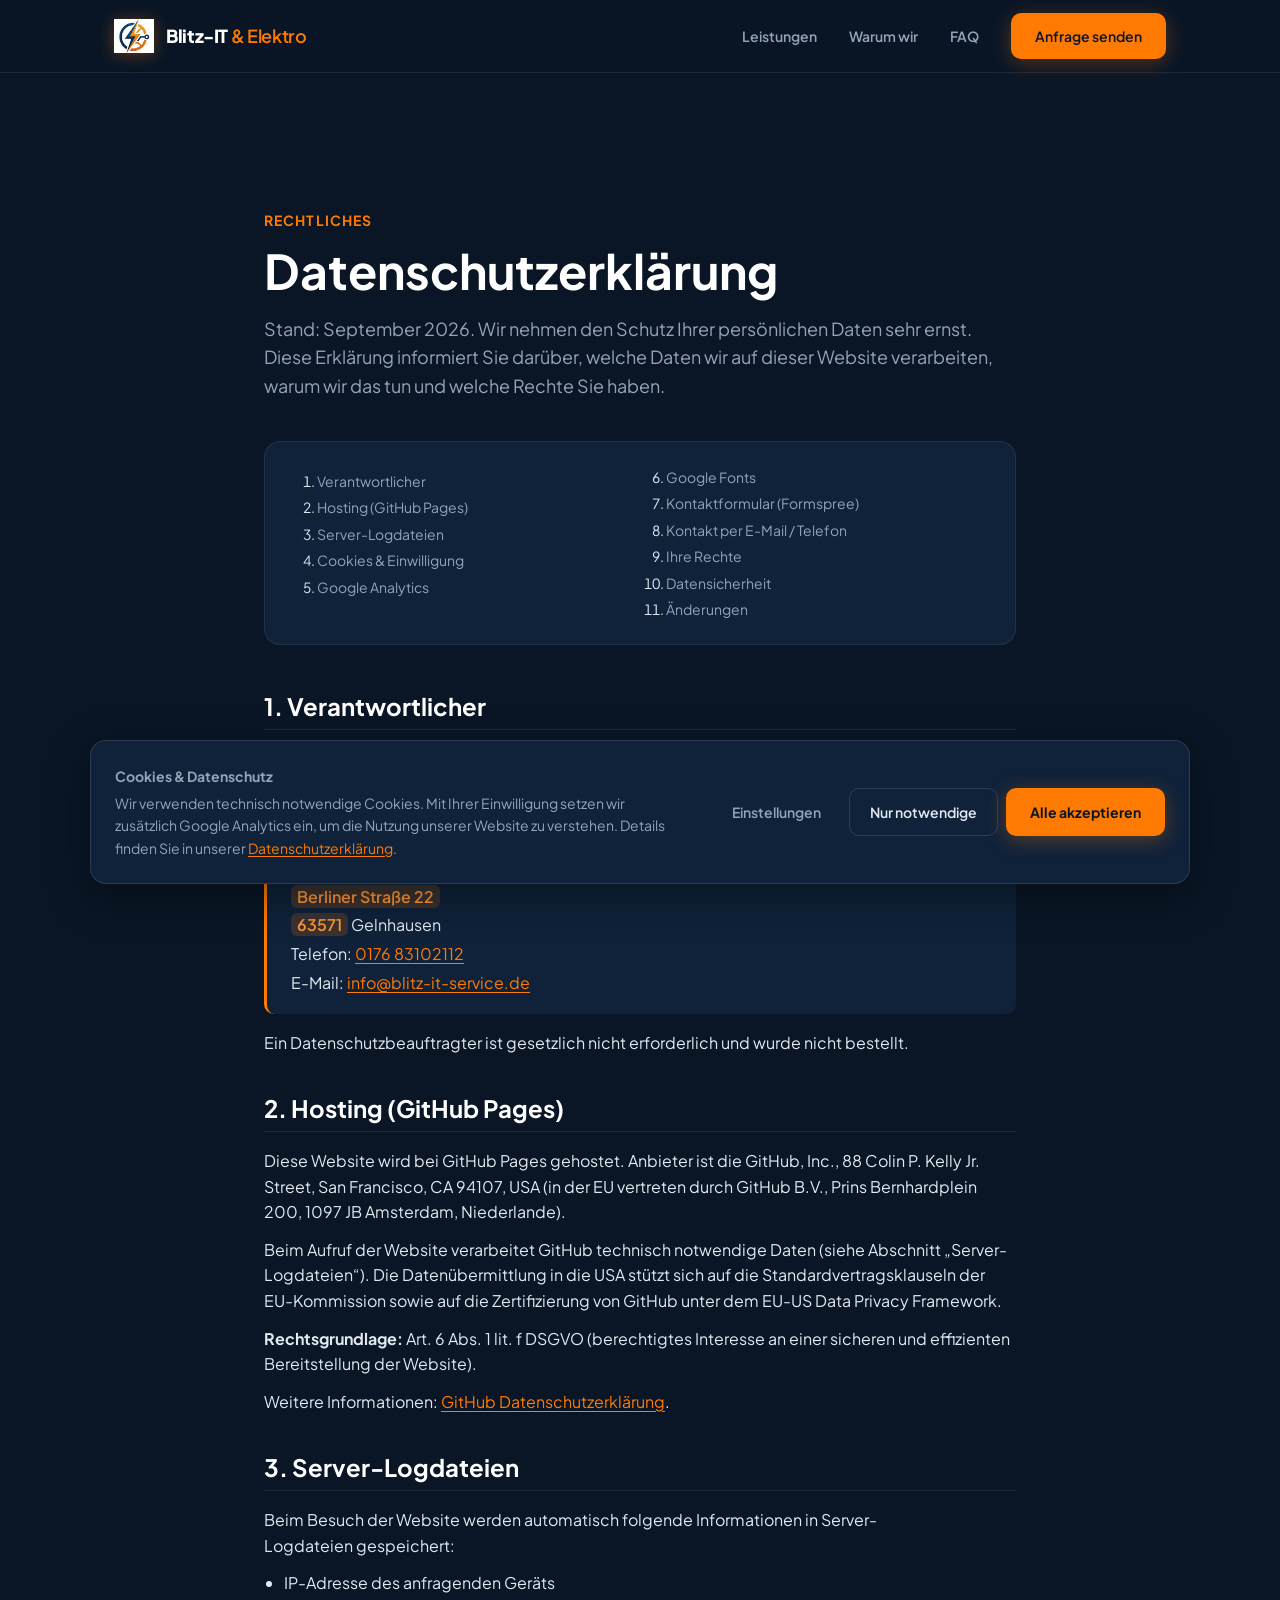
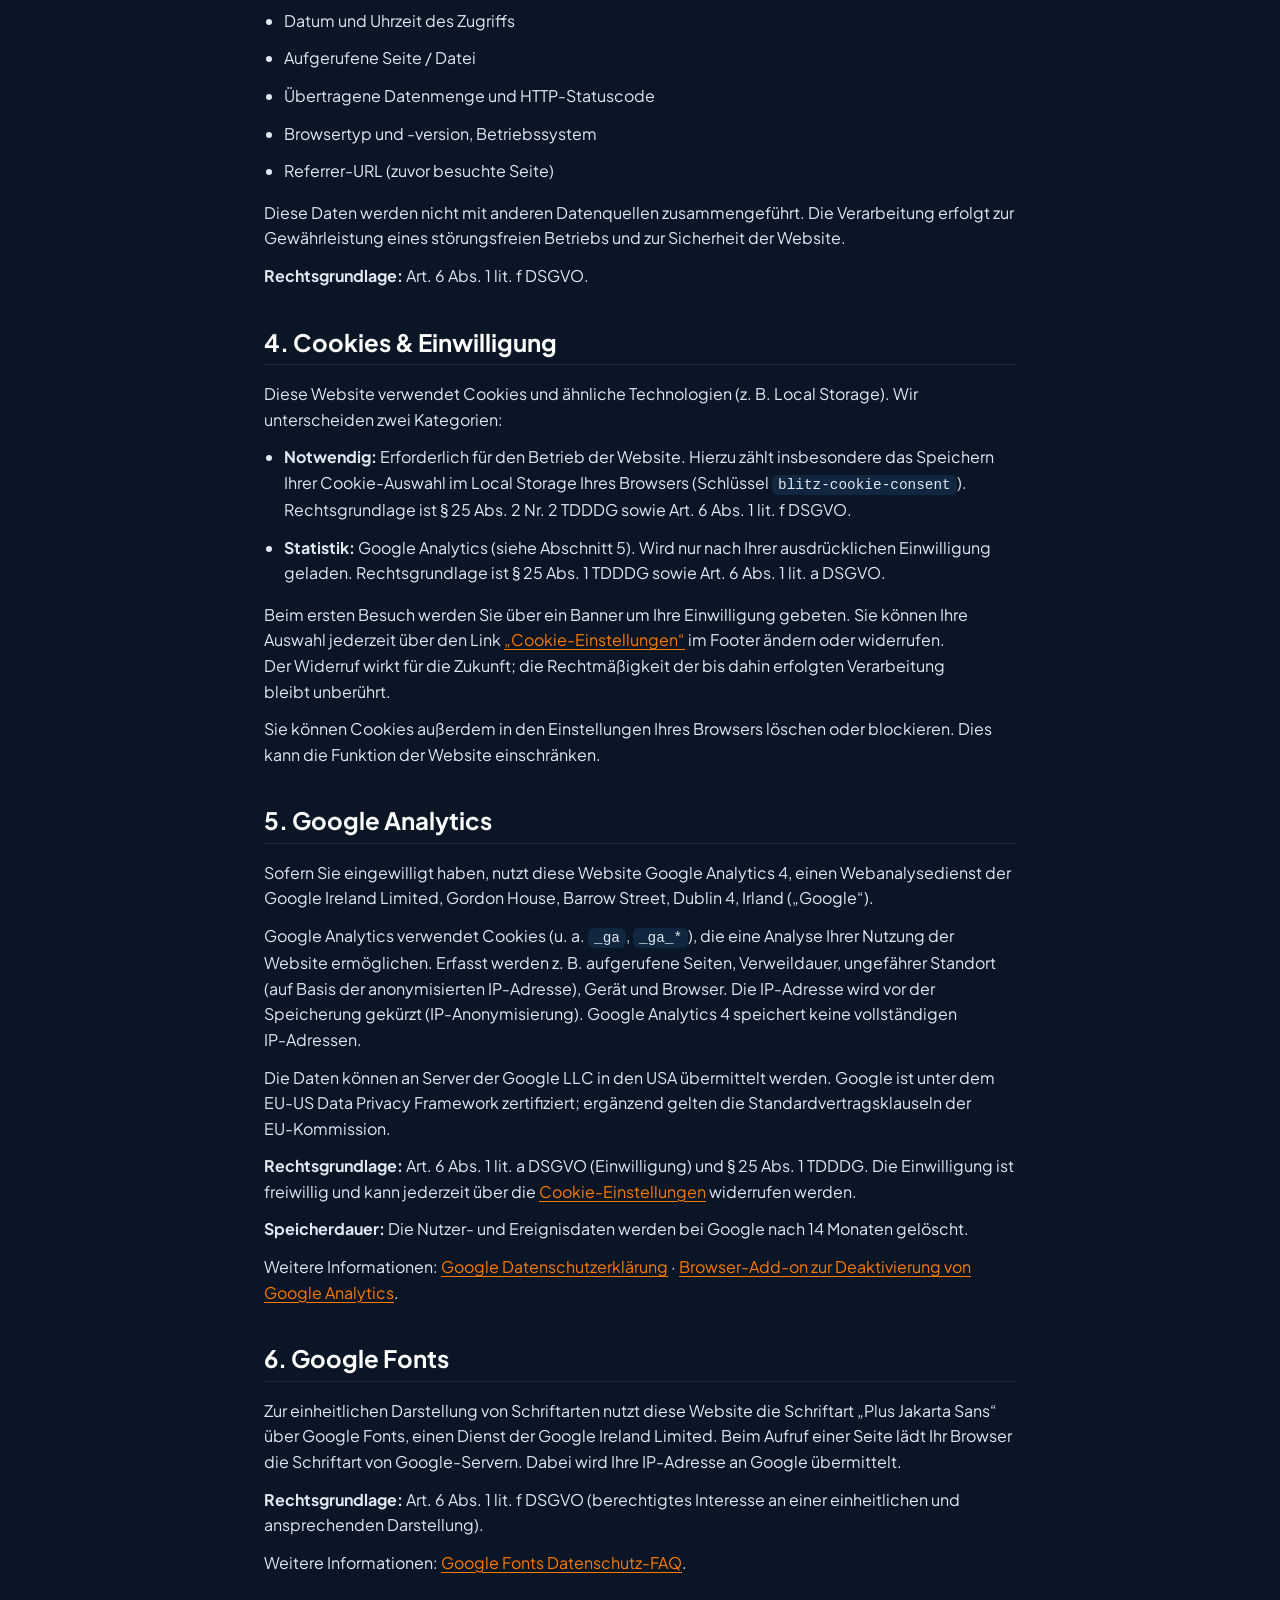
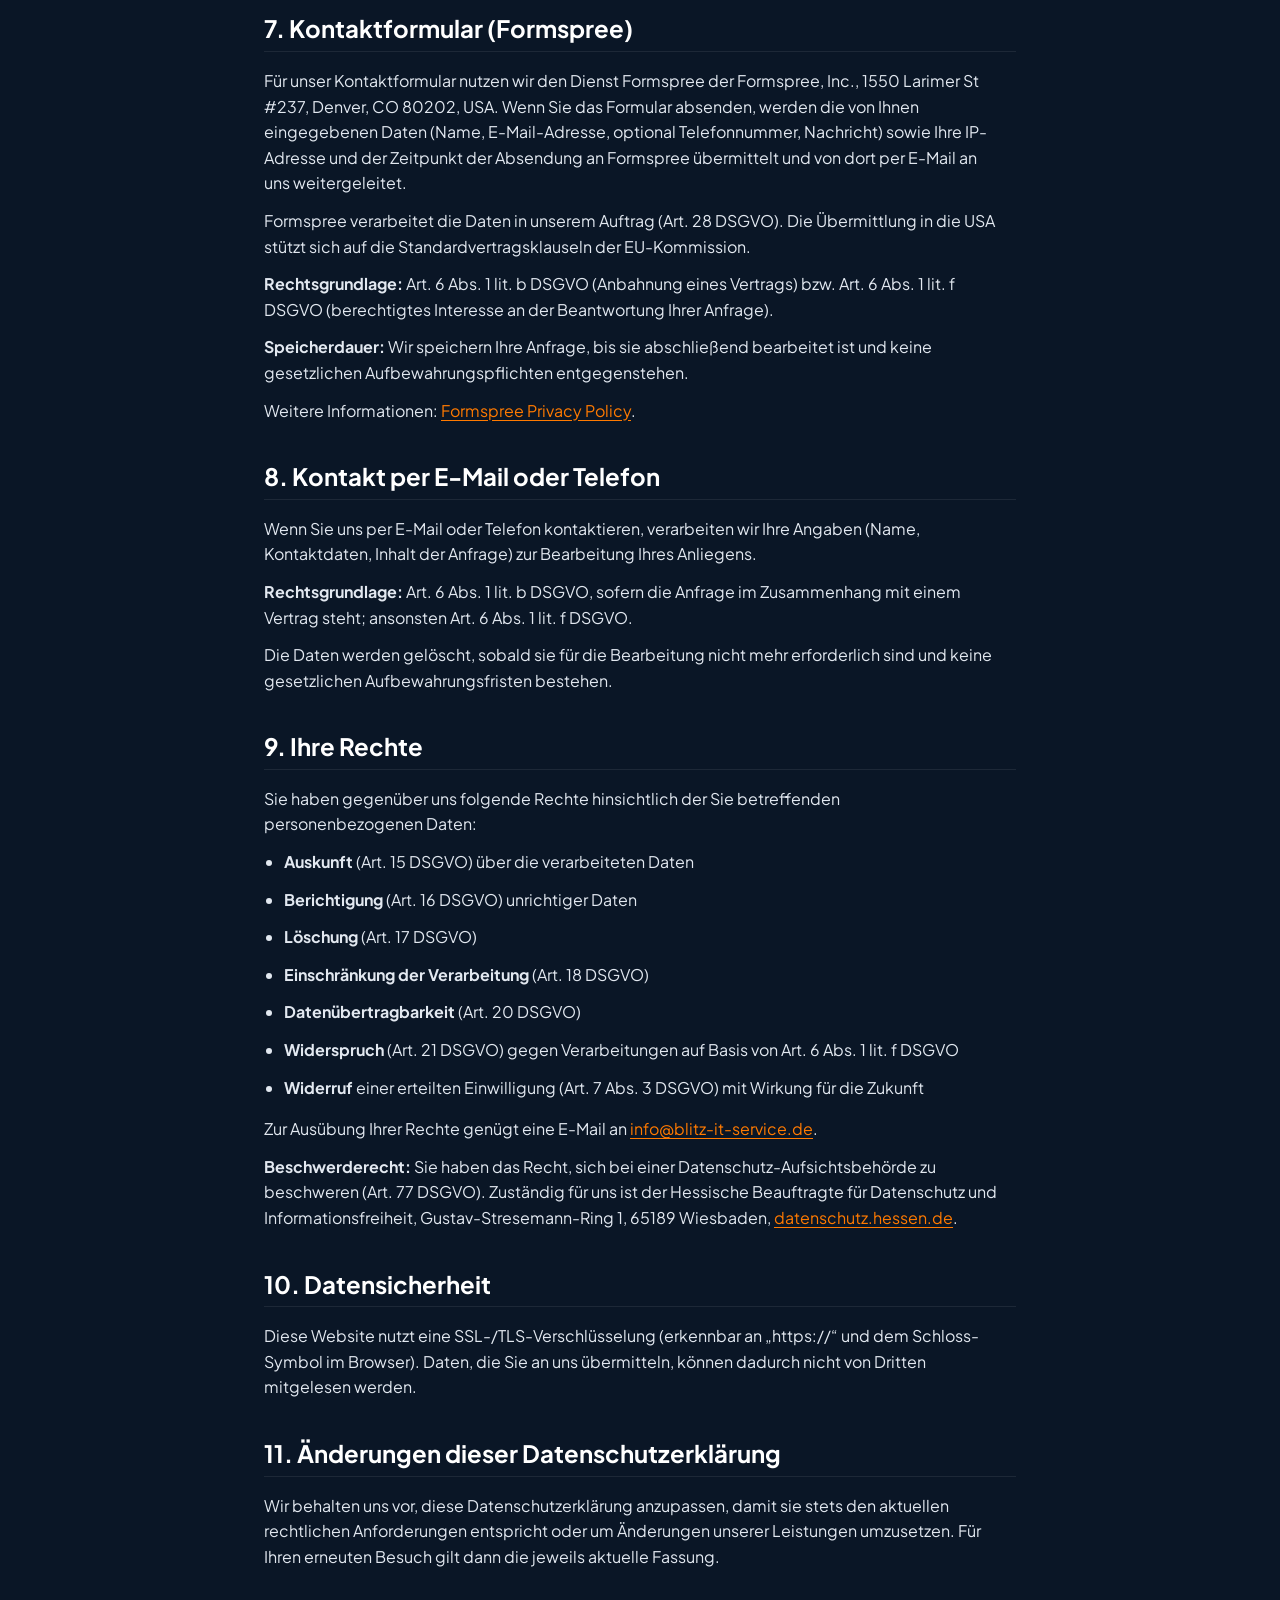
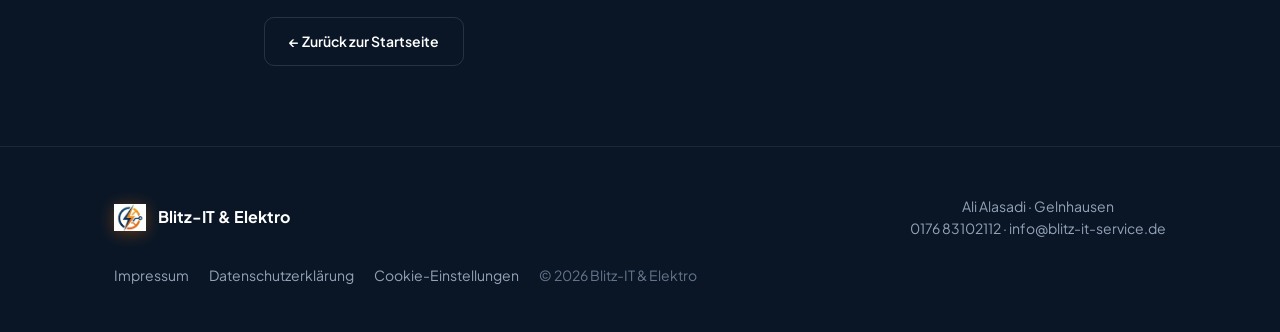
==== commit 3d4ac754: "Update datenschutz.html" ====
--- a/datenschutz.html
+++ b/datenschutz.html
@@ -67,8 +67,8 @@
             <address class="legal-address">
                 <strong>Blitz-IT &amp; Elektro</strong><br>
                 Ali Alasadi<br>
-                <mark class="legal-todo">[Straße und Hausnummer]</mark><br>
-                <mark class="legal-todo">[PLZ]</mark> Gelnhausen<br>
+                <mark class="legal-todo">Berliner Straße 22</mark><br>
+                <mark class="legal-todo">63571</mark> Gelnhausen<br>
                 Telefon: <a href="tel:+4917683102112">0176 83102112</a><br>
                 E-Mail: <a href="mailto:info@blitz-it-service.de">info@blitz-it-service.de</a>
             </address>
